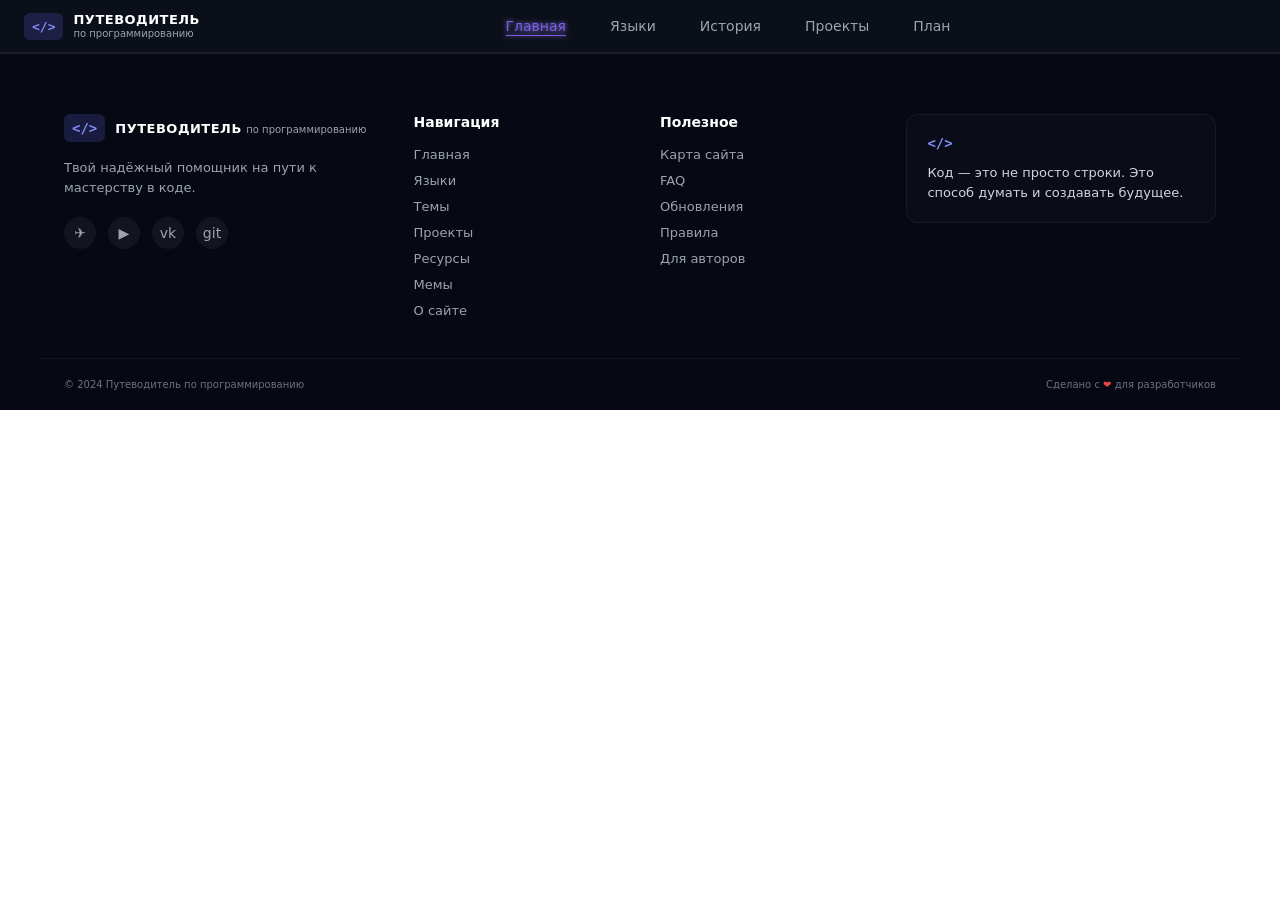
==== index.html @ 56a14098 "first commit" ====
<!DOCTYPE html>
<html lang="en">
<head>
    <meta charset="UTF-8">
    <meta name="viewport" content="width=device-width, initial-scale=1.0">
    <title>Document</title>
    <link rel="stylesheet" href="style-a-headerfooter.css">
    <link rel="stylesheet" href="style-a-main.css">
</head>
<body>
    <header>
        <a href="#" class="logo">
            <span class="icon">&lt;/&gt;</span>
            <div class="logo-text">
            <strong>ПУТЕВОДИТЕЛЬ</strong>
            <small>по программированию</small>
            </div>
        </a>

        <nav>
            <a href="#" class="active">Главная</a>
            <a href="#">Языки</a>
            <a href="#">История</a>
            <a href="#">Проекты</a>
            <a href="#">План</a>
        </nav>

        <div class="actions">
            <!-- <button aria-label="Поиск">
            <svg width="18" height="18" viewBox="0 0 24 24" fill="none" stroke="currentColor" stroke-width="2">
                <circle cx="11" cy="11" r="8"></circle>
                <line x1="21" y1="21" x2="16.65" y2="16.65"></line>
            </svg>
            </button>
            <button aria-label="Переключить тему">
            <svg width="18" height="18" viewBox="0 0 24 24" fill="none" stroke="currentColor" stroke-width="2">
                <path d="M21 12.79A9 9 0 1 1 11.21 3 7 7 0 0 0 21 12.79z"></path>
            </svg>
            </button> -->
        </div>
    </header>

    <main>
        
    </main>

    <footer>
        <div>
            <!-- Колонка 1: Логотип и описание -->
            <div>
            <a href="#">
                <span>&lt;/&gt;</span>
                <div>
                <strong>ПУТЕВОДИТЕЛЬ</strong>
                <small>по программированию</small>
                </div>
            </a>
            <p>Твой надёжный помощник на пути к мастерству в коде.</p>
            <div>
                <!-- Иконки соцсетей / ссылок -->
                <a href="#" aria-label="Telegram">✈</a>
                <a href="#" aria-label="YouTube">▶</a>
                <a href="#" aria-label="VK">vk</a>
                <a href="#" aria-label="GitHub">git</a>
            </div>
            </div>

            <!-- Колонка 2: Навигация -->
            <div>
            <h4>Навигация</h4>
            <ul>
                <li><a href="#">Главная</a></li>
                <li><a href="#">Языки</a></li>
                <li><a href="#">Темы</a></li>
                <li><a href="#">Проекты</a></li>
                <li><a href="#">Ресурсы</a></li>
                <li><a href="#">Мемы</a></li>
                <li><a href="#">О сайте</a></li>
            </ul>
            </div>

            <!-- Колонка 3: Полезное -->
            <div>
            <h4>Полезное</h4>
            <ul>
                <li><a href="#">Карта сайта</a></li>
                <li><a href="#">FAQ</a></li>
                <li><a href="#">Обновления</a></li>
                <li><a href="#">Правила</a></li>
                <li><a href="#">Для авторов</a></li>
            </ul>
            </div>

            <!-- Колонка 4: Цитата / Блок справа -->
            <div>
            <blockquote>
                <span>&lt;/&gt;</span>
                <p>Код — это не просто строки. Это способ думать и создавать будущее.</p>
            </blockquote>
            </div>
        </div>

        <!-- Нижняя полоса с копирайтом -->
        <div>
            <small>© 2024 Путеводитель по программированию</small>
            <small>Сделано с <span style="color: #ef4444;">❤</span> для разработчиков</small>
        </div>
    </footer>
</body>
</html>
---- style-a-headerfooter.css ----
* {
  margin: 0;
  padding: 0;
  box-sizing: border-box; /* Рекомендуется всегда добавлять для удобного расчета ширины */
}

/* 2. Шапка сайта (возвращаем внутренние отступы контейнера) */
header {
  display: flex;
  align-items: center;
  justify-content: space-between;
  padding: 12px 24px; /* Внутренние отступы шапки сверху/снизу и по бокам */
  background-color: #0b0f19;
  color: #ffffff;
  font-family: system-ui, -apple-system, sans-serif;
  border-bottom: 1px solid rgba(255, 255, 255, 0.08);
}

/* Логотип */
header > a {
  display: flex;
  align-items: center;
  gap: 10px; /* Отступ между иконкой и текстом логотипа */
  text-decoration: none;
  color: #ffffff;
}

header > a span {
  background-color: rgba(99, 102, 241, 0.2);
  color: #818cf8;
  padding: 6px 8px; /* Внутренний отступ иконки `</>` */
  border-radius: 6px;
  font-weight: bold;
  font-family: monospace;
}

header > a div {
  display: flex;
  flex-direction: column;
  line-height: 1.1;
}

header > a strong {
  font-size: 13px;
  letter-spacing: 0.5px;
  text-transform: uppercase;
}

header > a small {
  font-size: 10px;
  color: #9ca3af;
}

header nav {
  display: flex;
  gap: 20px; 
}

header nav a {
  color: #9ca3af;
  text-decoration: none;
  font-size: 14px;
  padding: 6px 12px; 
  border-radius: 6px;
  transition: all 0.2s ease;
}

header nav a:hover {
  color: #ffffff;
}

header nav a[class*="active"] {
  /* color: #ffffff; */
  color: #8558e7;
  text-shadow: 0 0px 5px #818cf8;
  text-decoration: underline;
  text-underline-offset: 4px;
}

/* Блок с кнопками действий (Поиск и Тема) */
header > div {
  display: flex;
  gap: 12px; 
}

header > div button {
  background: transparent;
  border: none;
  color: #9ca3af;
  cursor: pointer;
  padding: 6px; 
  display: flex;
  align-items: center;
  justify-content: center;
  border-radius: 50%;
  transition: color 0.2s ease;
}

header > div button:hover {
  color: #ffffff;
}

footer {
  background-color: #060913;
  color: #9ca3af;
  font-family: system-ui, -apple-system, sans-serif;
  font-size: 14px;
  border-top: 1px solid rgba(255, 255, 255, 0.08);
}

/* Верхняя сетка с колонками */
footer > div:first-child {
  max-width: 1200px;
  margin: 0 auto;
  padding: 60px 24px 40px;
  display: grid;
  grid-template-columns: 1.5fr 1fr 1fr 1.5fr;
  gap: 40px;
}

/* --- Колонка 1: Логотип и описание --- */
footer > div:first-child > div:nth-child(1) {
  display: flex;
  flex-direction: column;
  gap: 16px;
}

footer > div:first-child > div:nth-child(1) > a:first-child {
  display: flex;
  align-items: center;
  gap: 10px;
  text-decoration: none;
  color: #ffffff;
}

footer > div:first-child > div:nth-child(1) span {
  background-color: rgba(99, 102, 241, 0.2);
  color: #818cf8;
  padding: 6px 8px;
  border-radius: 6px;
  font-weight: bold;
  font-family: monospace;
}

footer > div:first-child > div:nth-child(1) div div {
  display: flex;
  flex-direction: column;
  line-height: 1.1;
}

footer > div:first-child > div:nth-child(1) strong {
  font-size: 13px;
  letter-spacing: 0.5px;
  text-transform: uppercase;
}

footer > div:first-child > div:nth-child(1) small {
  font-size: 10px;
  color: #9ca3af;
}

footer > div:first-child > div:nth-child(1) p {
  font-size: 13px;
  line-height: 1.5;
  color: #9ca3af;
}

/* Иконки соцсетей в первой колонке */
footer > div:first-child > div:nth-child(1) > div:last-child {
  display: flex;
  gap: 12px;
  margin-top: 4px;
}

footer > div:first-child > div:nth-child(1) > div:last-child a {
  width: 32px;
  height: 32px;
  background-color: rgba(255, 255, 255, 0.05);
  display: flex;
  align-items: center;
  justify-content: center;
  border-radius: 50%;
  color: #9ca3af;
  text-decoration: none;
  transition: all 0.2s ease;
}

footer > div:first-child > div:nth-child(1) > div:last-child a:hover {
  background-color: #4f46e5;
  color: #ffffff;
}

/* --- Колонки 2 и 3: Списки навигации --- */
footer h4 {
  color: #ffffff;
  font-size: 14px;
  font-weight: 600;
  margin-bottom: 16px;
}

footer ul {
  list-style: none; /* Убираем точки у списков (поскольку глобально делали сброс) */
  display: flex;
  flex-direction: column;
  gap: 10px;
}

footer ul a {
  color: #9ca3af;
  text-decoration: none;
  font-size: 13px;
  transition: color 0.2s ease;
}

footer ul a:hover {
  color: #ffffff;
}

/* --- Колонка 4: Цитата справа --- */
footer blockquote {
  background-color: rgba(255, 255, 255, 0.02);
  border: 1px solid rgba(255, 255, 255, 0.05);
  padding: 20px;
  border-radius: 12px;
  display: flex;
  flex-direction: column;
  gap: 12px;
}

footer blockquote span {
  color: #818cf8;
  font-family: monospace;
  font-weight: bold;
}

footer blockquote p {
  font-size: 13px;
  line-height: 1.5;
  color: #d1d5db;
}

/* --- Нижняя полоса с копирайтом --- */
footer > div:last-child {
  max-width: 1200px;
  margin: 0 auto;
  padding: 20px 24px;
  border-top: 1px solid rgba(255, 255, 255, 0.05);
  display: flex;
  justify-content: space-between;
  align-items: center;
  font-size: 12px;
  color: #6b7280;
}
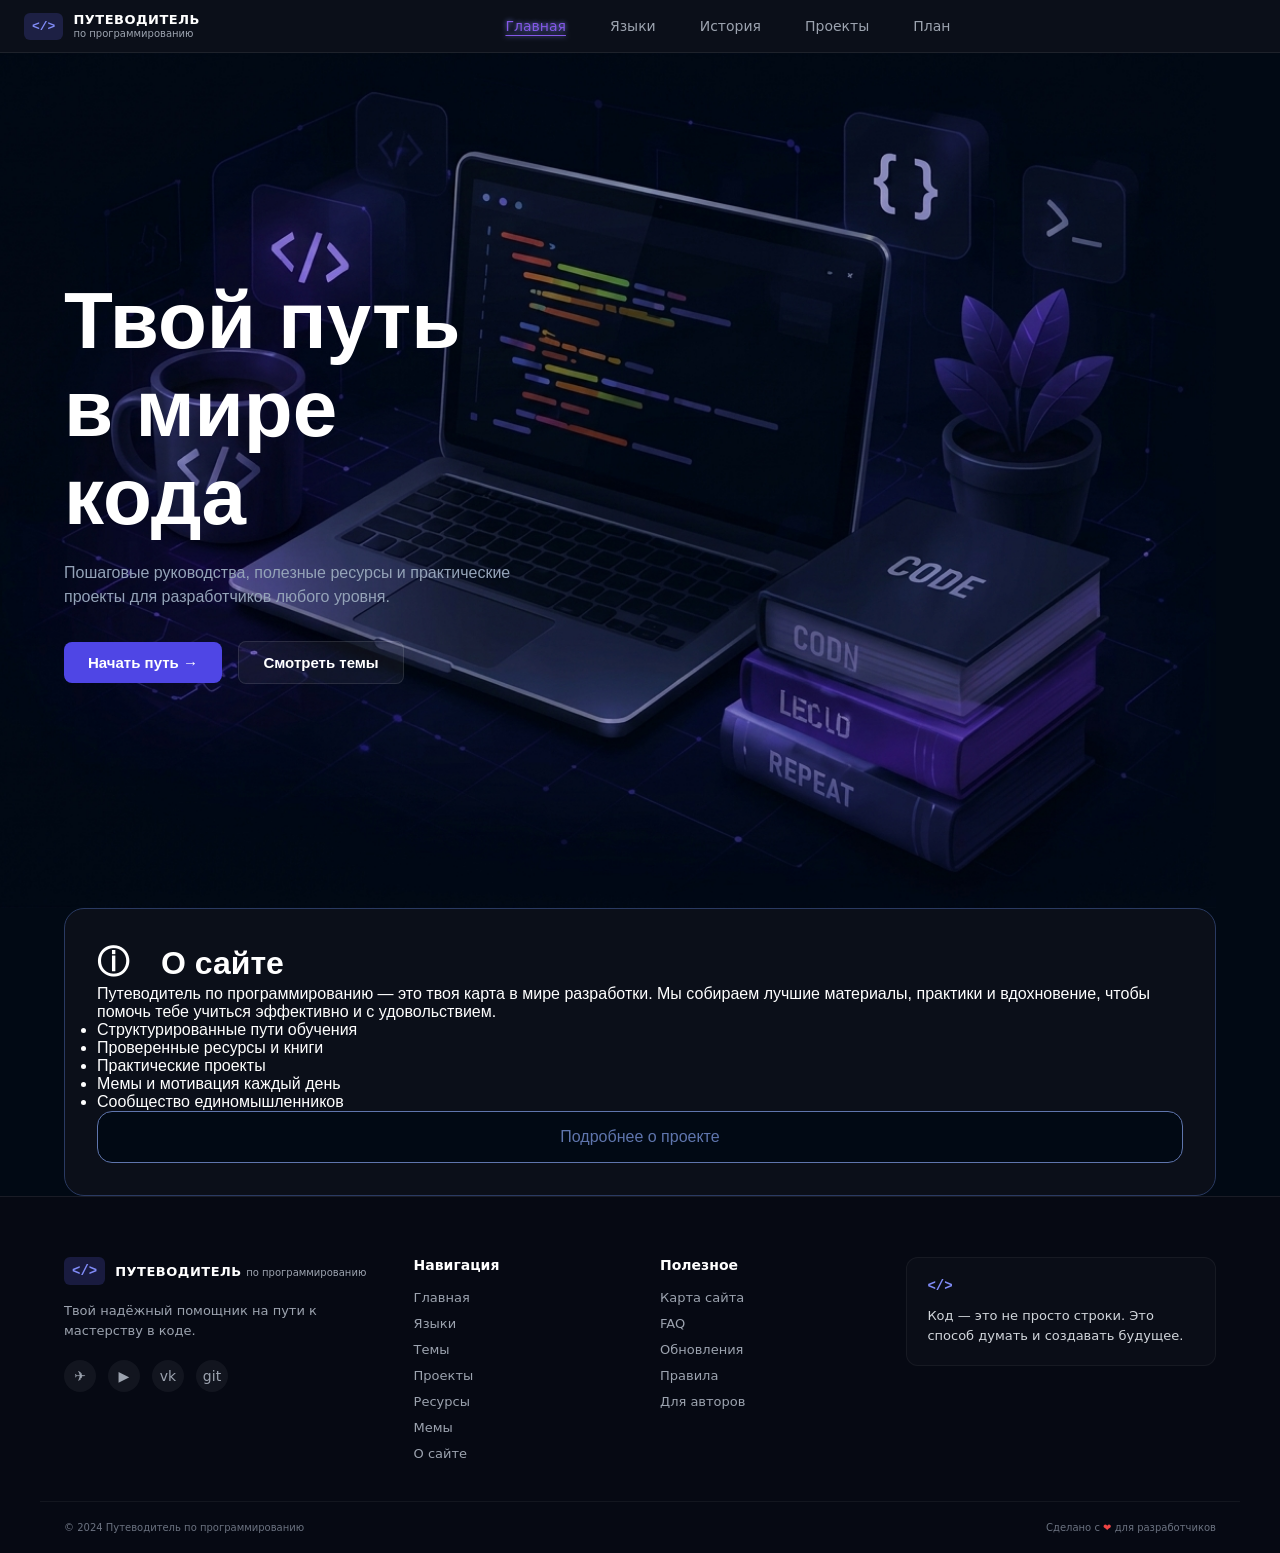
==== commit 1944835f: "add intro and block, padding in main" ====
--- a/index.html
+++ b/index.html
@@ -41,7 +41,32 @@
     </header>
 
     <main>
-        
+        <div class="intro">
+            <div class="intro-txt">
+                <h1>Твой путь<br>в мире кода</h1>
+                <p>Пошаговые руководства, полезные ресурсы и практические проекты для разработчиков любого уровня.</p>
+                <div>
+                    <a href="#">Начать путь &rarr;</a>
+                    <a href="#">Смотреть темы</a>
+                </div>
+            </div>
+            <div class="image-placeholder"><img src="/images/intro_Image_main.jfif" alt=""></div>
+        </div>
+
+        <div class="block">
+            <div class="block-title"><span class="icon-block">ⓘ</span><h1>О сайте</h1></div>
+            
+            <p>Путеводитель по программированию — это твоя карта в мире разработки. Мы собираем лучшие материалы, практики и вдохновение, чтобы помочь тебе учиться эффективно и с удовольствием.</p>
+            <ul>
+                <li>Структурированные пути обучения</li>
+                <li>Проверенные ресурсы и книги</li>
+                <li>Практические проекты</li>
+                <li>Мемы и мотивация каждый день</li>
+                <li>Сообщество единомышленников</li>
+            </ul>
+            <button class="block-button">Подробнее о проекте</button>
+        </div>
+
     </main>
 
     <footer>
--- a/style-a-main.css
+++ b/style-a-main.css
@@ -0,0 +1,150 @@
+body {
+  background-color: #010914;
+  color: #ffffff;
+  font-family: -apple-system, BlinkMacSystemFont, 'Segoe UI', Roboto, sans-serif;
+  /* margin: 0; */
+  /* padding: 40px; */
+  
+}
+main{
+  padding:  0px 5%;
+
+}
+
+/* Основной блок интро */
+.intro {
+  
+  display: grid;
+  background-color: #010914;
+  grid-template-columns: 2fr 3fr;
+  align-items: center;
+  /* gap: 2em; */
+  /* max-width: 1200px; */
+  margin: 0 auto;
+  height: 95vh;
+  position: relative;
+}
+
+.intro-txt{
+  display: flex;
+  flex-direction: column;
+  justify-content:center;
+  z-index: 2;
+  
+}
+
+.intro h1 {
+  font-size: 5em;
+  font-weight: 800;
+  line-height: 1.1;
+  margin-bottom: 20px;
+}
+
+.intro p {
+  color: #94a3b8;
+  font-size: 16px;
+  line-height: 1.5;
+  margin-bottom: 32px;
+  max-width: 450px;
+}
+
+/* Кнопки */
+.intro a {
+  display: inline-block;
+  padding: 12px 24px;
+  border-radius: 8px;
+  text-decoration: none;
+  font-weight: 600;
+  font-size: 15px;
+  transition: background-color 0.2s ease;
+  margin-right: 12px;
+}
+
+/* Первая кнопка (основная) */
+.intro a:first-of-type {
+  background-color: #4f46e5;
+  color: #ffffff;
+}
+
+.intro a:first-of-type:hover {
+  background-color: #4338ca;
+}
+
+/* Вторая кнопка (второстепенная) */
+.intro a:last-of-type {
+  background-color: rgba(255, 255, 255, 0.05);
+  color: #ffffff;
+  border: 1px solid rgba(255, 255, 255, 0.1);
+}
+
+.intro a:last-of-type:hover {
+  background-color: rgba(255, 255, 255, 0.1);
+}
+
+/* Черный квадрат-заглушка вместо картинки */
+.image-placeholder {
+  right: 0;
+  top: 0;
+  position: absolute;
+  height: 95vh;
+  background-color: #000000;
+  border-radius: 12px;
+  flex-shrink: 0;
+}
+.image-placeholder img{
+  height: 100%;
+}
+
+
+.block{
+  background-color: #0b0f19;
+  border: 1px solid #2a3a62;
+  border-radius: 20px;
+  padding: 2em;
+}
+
+.icon-block{
+  display: inline;
+  font-size: 2em;
+  font-weight: bold;
+}
+.block-title {
+  display: flex;
+  gap: 2em;
+  align-items: center;
+
+}
+.block-button{
+  padding: 1em;
+  background-color: #010914;
+  width: 100%;
+  border-radius: 15px;
+  color: #5f75ad;
+  font-size: medium;
+  border: 1px solid #5f75ad;
+}
+
+
+
+
+
+
+/* Адаптивность для мобильных экранов */
+@media (max-width: 850px) {
+  .intro {
+    flex-direction: column;
+    text-align: center;
+  }
+  .intro p {
+    margin-left: auto;
+    margin-right: auto;
+  }
+  .intro a {
+    margin-bottom: 10px;
+  }
+  .image-placeholder {
+    width: 100%;
+    max-width: 450px;
+    height: 260px;
+  }
+}
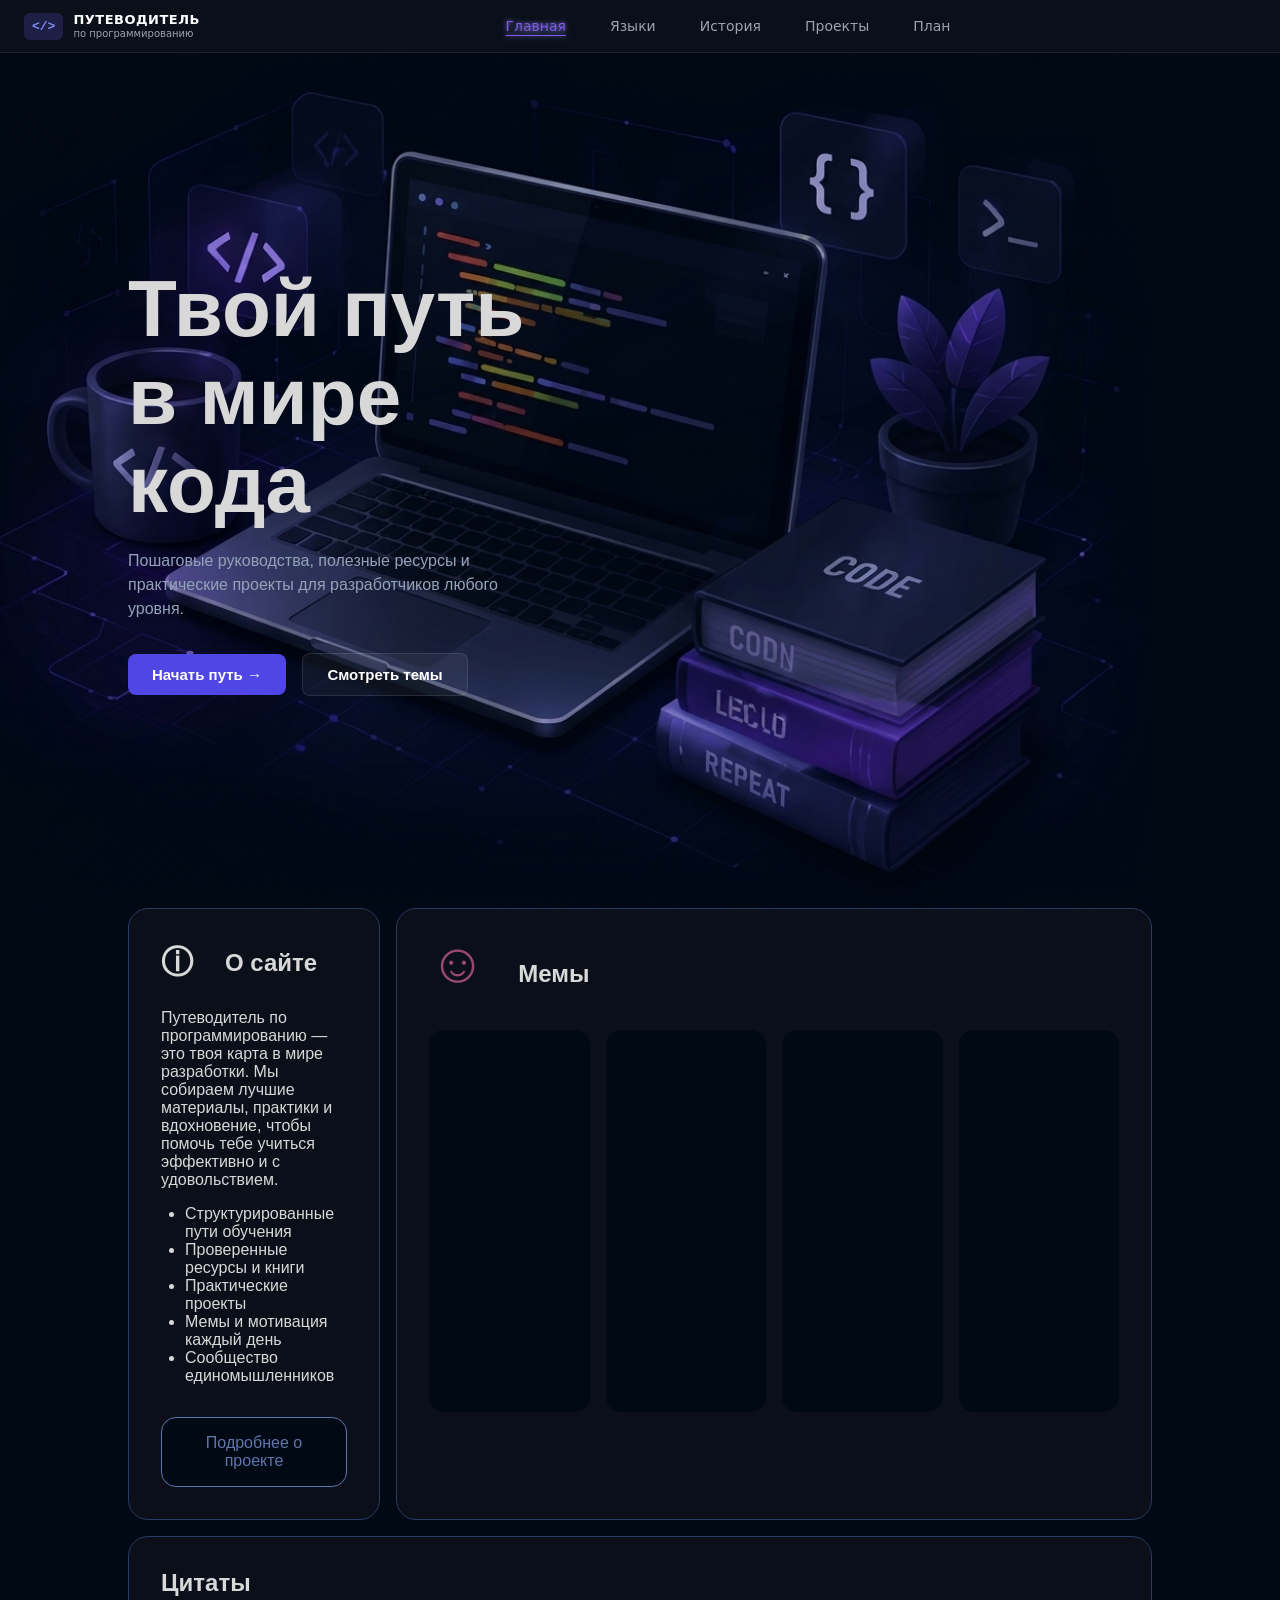
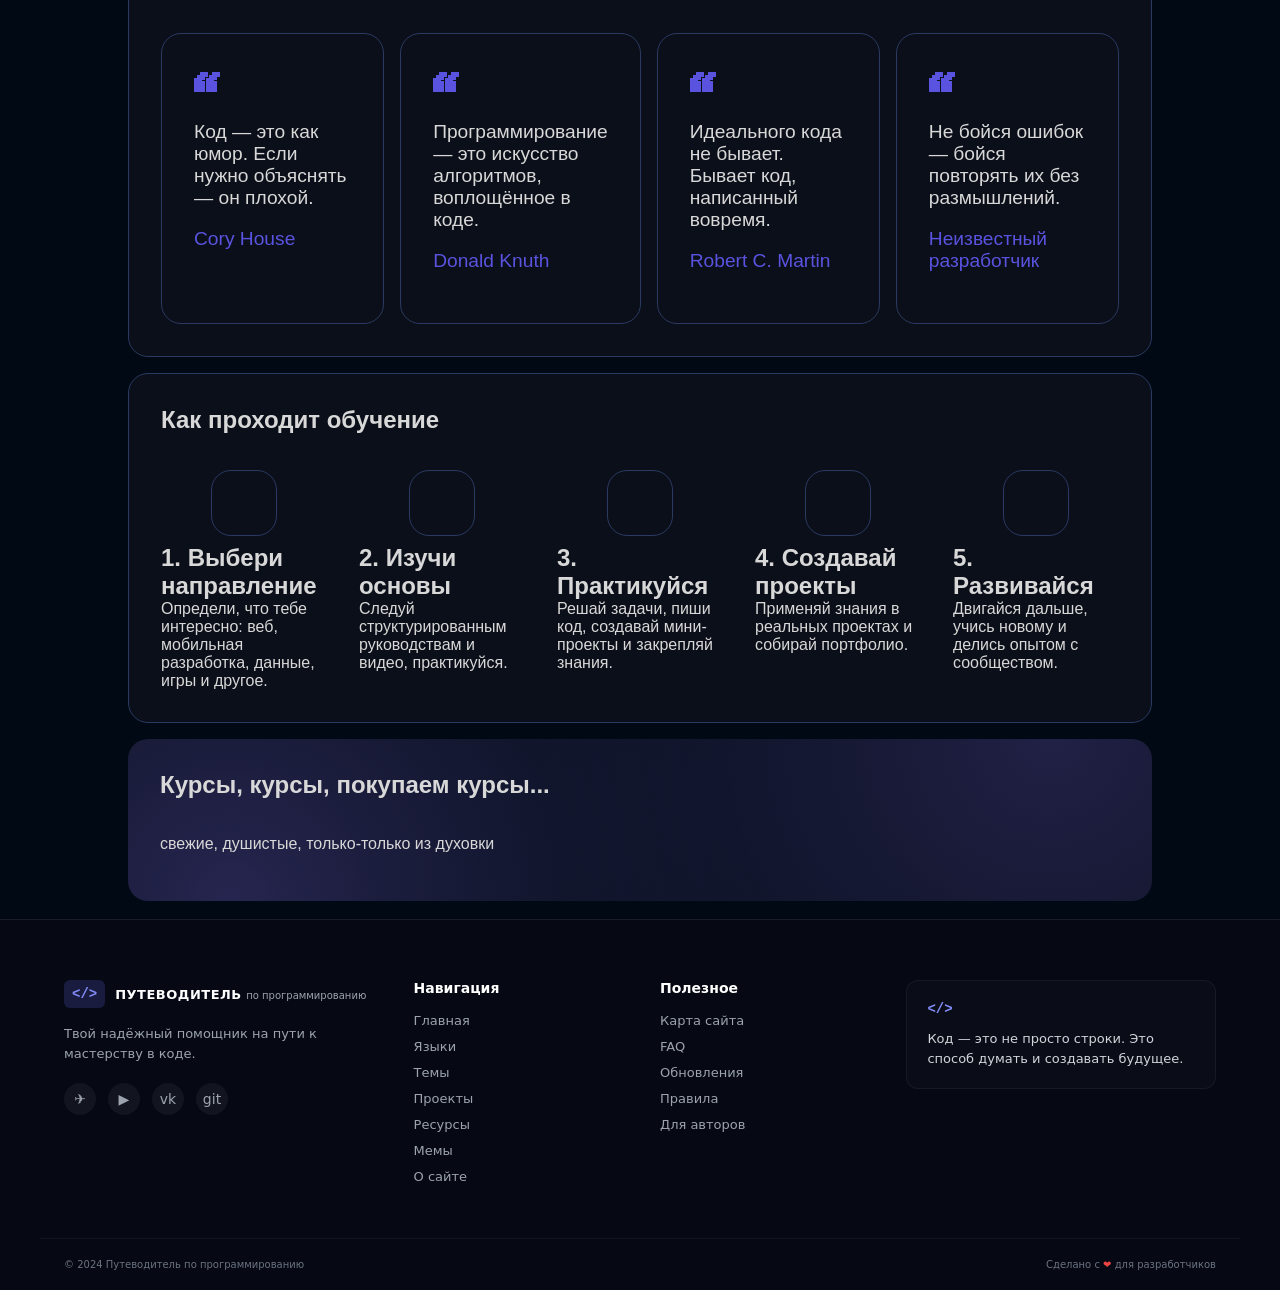
==== commit 697b4f60: "main" ====
--- a/index.html
+++ b/index.html
@@ -52,21 +52,104 @@
             </div>
             <div class="image-placeholder"><img src="/images/intro_Image_main.jfif" alt=""></div>
         </div>
-
-        <div class="block">
-            <div class="block-title"><span class="icon-block">ⓘ</span><h1>О сайте</h1></div>
-            
-            <p>Путеводитель по программированию — это твоя карта в мире разработки. Мы собираем лучшие материалы, практики и вдохновение, чтобы помочь тебе учиться эффективно и с удовольствием.</p>
-            <ul>
-                <li>Структурированные пути обучения</li>
-                <li>Проверенные ресурсы и книги</li>
-                <li>Практические проекты</li>
-                <li>Мемы и мотивация каждый день</li>
-                <li>Сообщество единомышленников</li>
-            </ul>
-            <button class="block-button">Подробнее о проекте</button>
-        </div>
-
+        <article>
+            <div class="about-and-meme">
+                <div class="block">
+                    <div class="block-title"><span class="icon-block">ⓘ</span><h1>О сайте</h1></div>
+                    
+                    <p>Путеводитель по программированию — это твоя карта в мире разработки. Мы собираем лучшие материалы, практики и вдохновение, чтобы помочь тебе учиться эффективно и с удовольствием.</p>
+                    <ul>
+                        <li>Структурированные пути обучения</li>
+                        <li>Проверенные ресурсы и книги</li>
+                        <li>Практические проекты</li>
+                        <li>Мемы и мотивация каждый день</li>
+                        <li>Сообщество единомышленников</li>
+                    </ul>
+                    <button class="block-button">Подробнее о проекте</button>
+                </div>
+                <div class="block">
+                    <div class="block-title"><span class="icon-block" style="font-size: 3.5em; position: relative; top: -0.2em; color: rgb(153, 72, 114);">☺</span><h1>Мемы</h1></div>
+                    <div class="meme">
+                        <div><img src="" alt=""></div>
+                        <div><img src="" alt=""></div>
+                        <div><img src="" alt=""></div>
+                        <div><img src="" alt=""></div>
+                    </div>
+                </div>
+            </div>
+            <div class="block">
+                <h1>Цитаты</h1>
+                <div class="quotes">
+                    <div class="block">
+                        <span class="icon-block-quotes">🙶</span>
+                        <p>Код — это как юмор. Если нужно объяснять — он плохой.</p>
+                        <p class="quotes-author">Cory House</p>
+                    </div>
+                    <div class="block">
+                        <span class="icon-block-quotes">🙶</span>
+                        <p>Программирование — это искусство алгоритмов, воплощённое в коде.</p>
+                        <p class="quotes-author">Donald Knuth</p>
+                    </div>
+                    <div class="block">
+                        <span class="icon-block-quotes">🙶</span>
+                        <p>Идеального кода не бывает. Бывает код, написанный вовремя.</p>
+                        <p class="quotes-author">Robert C. Martin</p>
+                    </div>
+                    <div class="block">
+                        <span class="icon-block-quotes">🙶</span>
+                        <p>Не бойся ошибок — бойся повторять их без размышлений.</p>
+                        <p class="quotes-author">Неизвестный разработчик</p>
+                    </div>
+                </div>
+            </div>
+            <div class="block">
+                <h1>Как проходит обучение</h1>
+                <div class="study">
+                    <div>
+                        <span class="block"></span>
+                        <div>
+                            <h2>1. Выбери направление</h2>
+                            <p>Определи, что тебе интересно: веб, мобильная разработка, данные, игры и другое.</p>
+                        </div>
+                    </div>
+                    <div>
+                        <span class="block"></span>
+                        <div>
+                            <h2>2. Изучи основы</h2>
+                            <p>Следуй структурированным руководствам и видео, практикуйся.</p>
+                        </div>
+                    </div>
+                    <div>
+                        <span class="block"></span>
+                        <div>
+                            <h2>3. Практикуйся</h2>
+                            <p>Решай задачи, пиши код, создавай мини-проекты и закрепляй знания.</p>
+                        </div>
+                    </div>
+                    <div>
+                        <span class="block"></span>
+                        <div>
+                            <h2>4. Создавай проекты</h2>
+                            <p>Применяй знания в реальных проектах и собирай портфолио.</p>
+                        </div>
+                    </div>
+                    <div>
+                        <span class="block"></span>
+                        <div>
+                            <h2>5. Развивайся</h2>
+                            <p>Двигайся дальше, учись новому и делись опытом с сообществом.</p>
+                        </div>
+                        
+                    </div>
+                </div>
+            </div>
+            <div class="block mega-block">
+                <h1>Курсы, курсы, покупаем курсы...</h1>
+                <p>свежие, душистые, только-только из духовки</p>
+
+            </div>
+        </article>
+        <br>
     </main>
 
     <footer>
--- a/style-a-main.css
+++ b/style-a-main.css
@@ -1,15 +1,21 @@
 body {
   background-color: #010914;
-  color: #ffffff;
+  color: #d8d8d8;
   font-family: -apple-system, BlinkMacSystemFont, 'Segoe UI', Roboto, sans-serif;
   /* margin: 0; */
   /* padding: 40px; */
   
 }
 main{
-  padding:  0px 5%;
-
-}
+  padding:  0px 10%;
+
+}
+article{
+  display: flex;
+  flex-direction: column;
+  gap: 1em;
+}
+
 
 /* Основной блок интро */
 .intro {
@@ -102,6 +108,16 @@
   border-radius: 20px;
   padding: 2em;
 }
+.block > h1,.block-title{
+  margin-bottom: 1.5em;
+}
+.block > p,ul{
+  margin-bottom: 1em;
+}
+
+.block li{
+  margin-left: 1.5em;
+}
 
 .icon-block{
   display: inline;
@@ -115,6 +131,7 @@
 
 }
 .block-button{
+  margin-top: 1em;
   padding: 1em;
   background-color: #010914;
   width: 100%;
@@ -124,9 +141,75 @@
   border: 1px solid #5f75ad;
 }
 
-
-
-
+.about-and-meme{
+  display: grid;
+  gap: 1em;
+  grid-template-columns: 1fr 3fr;
+}
+
+.quotes{
+  display: grid;
+  grid-template-columns: repeat(4,1fr);
+  gap: 1em;
+}
+.quotes p{
+  font-size: 1.2em;
+
+}
+.icon-block-quotes{
+  color: #5a53e0;
+  font-size: 3em;
+  font-weight: bold;
+}
+.quotes-author{
+  margin-top: 1em;
+  color: #5a53e0;
+}
+
+.meme{
+  display: grid;
+  grid-template-columns: repeat(4,1fr);
+  gap: 1em;
+  height: 70%;
+}
+.meme div{
+  background-color: #010914;
+  border-radius: 15px;
+}
+
+.study{
+  display: grid;
+  grid-template-columns: repeat(5,1fr);
+  gap: 2em;
+}
+.study > div{
+  display: flex;
+  flex-direction: column;
+  gap: 0.5em;
+  align-items: center;
+}
+.study > div span{
+  display: block;
+  aspect-ratio: 1/1;
+  width: 30%;
+  
+}
+
+.mega-block{
+  border: none;
+  background-image: radial-gradient(
+        circle at 10% 100%, 
+        rgba(56, 52, 116, 0.6) 0%, 
+        rgba(26, 31, 74, 0.3) 35%, 
+        transparent 75%
+    ),
+    radial-gradient(
+            circle at 90% 0%, 
+            rgba(48, 44, 100, 0.6) 0%, 
+            rgba(26, 31, 74, 0.3) 35%, 
+            transparent 75%
+    );
+}
 
 
 /* Адаптивность для мобильных экранов */
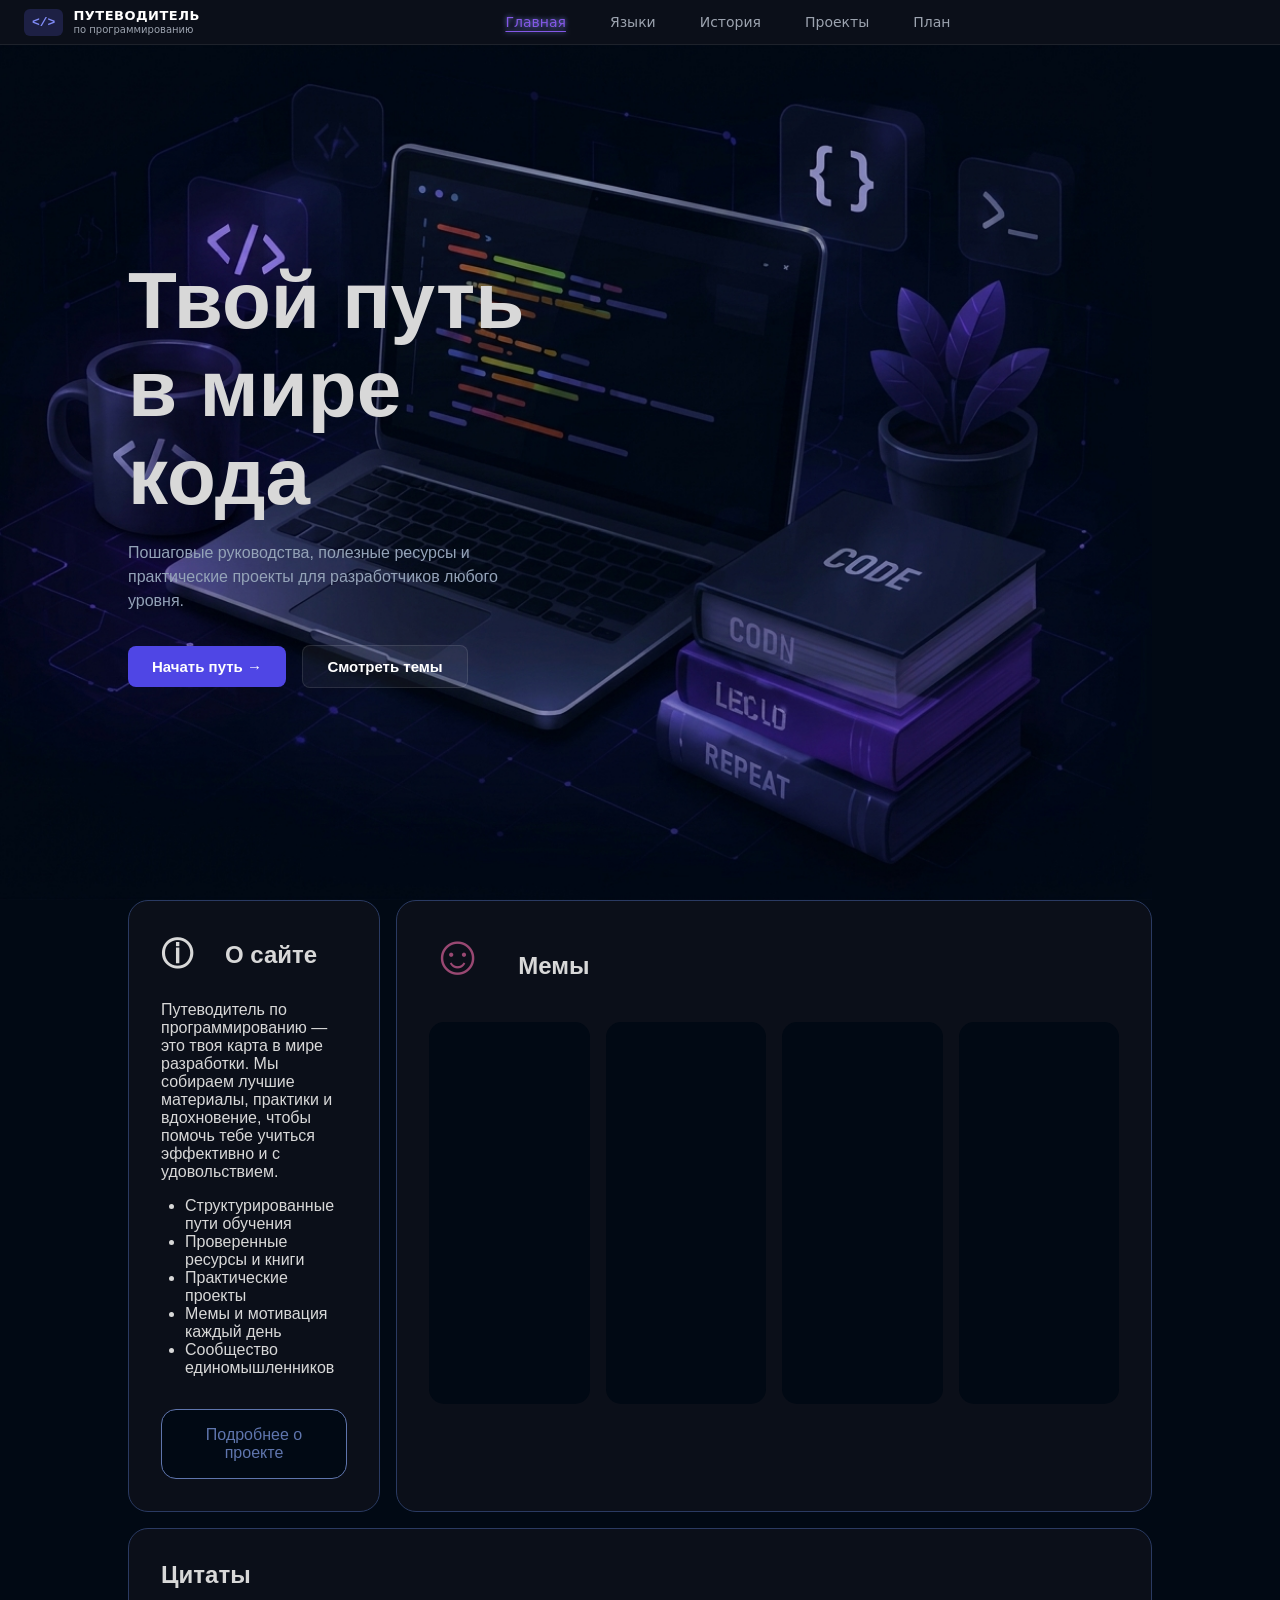
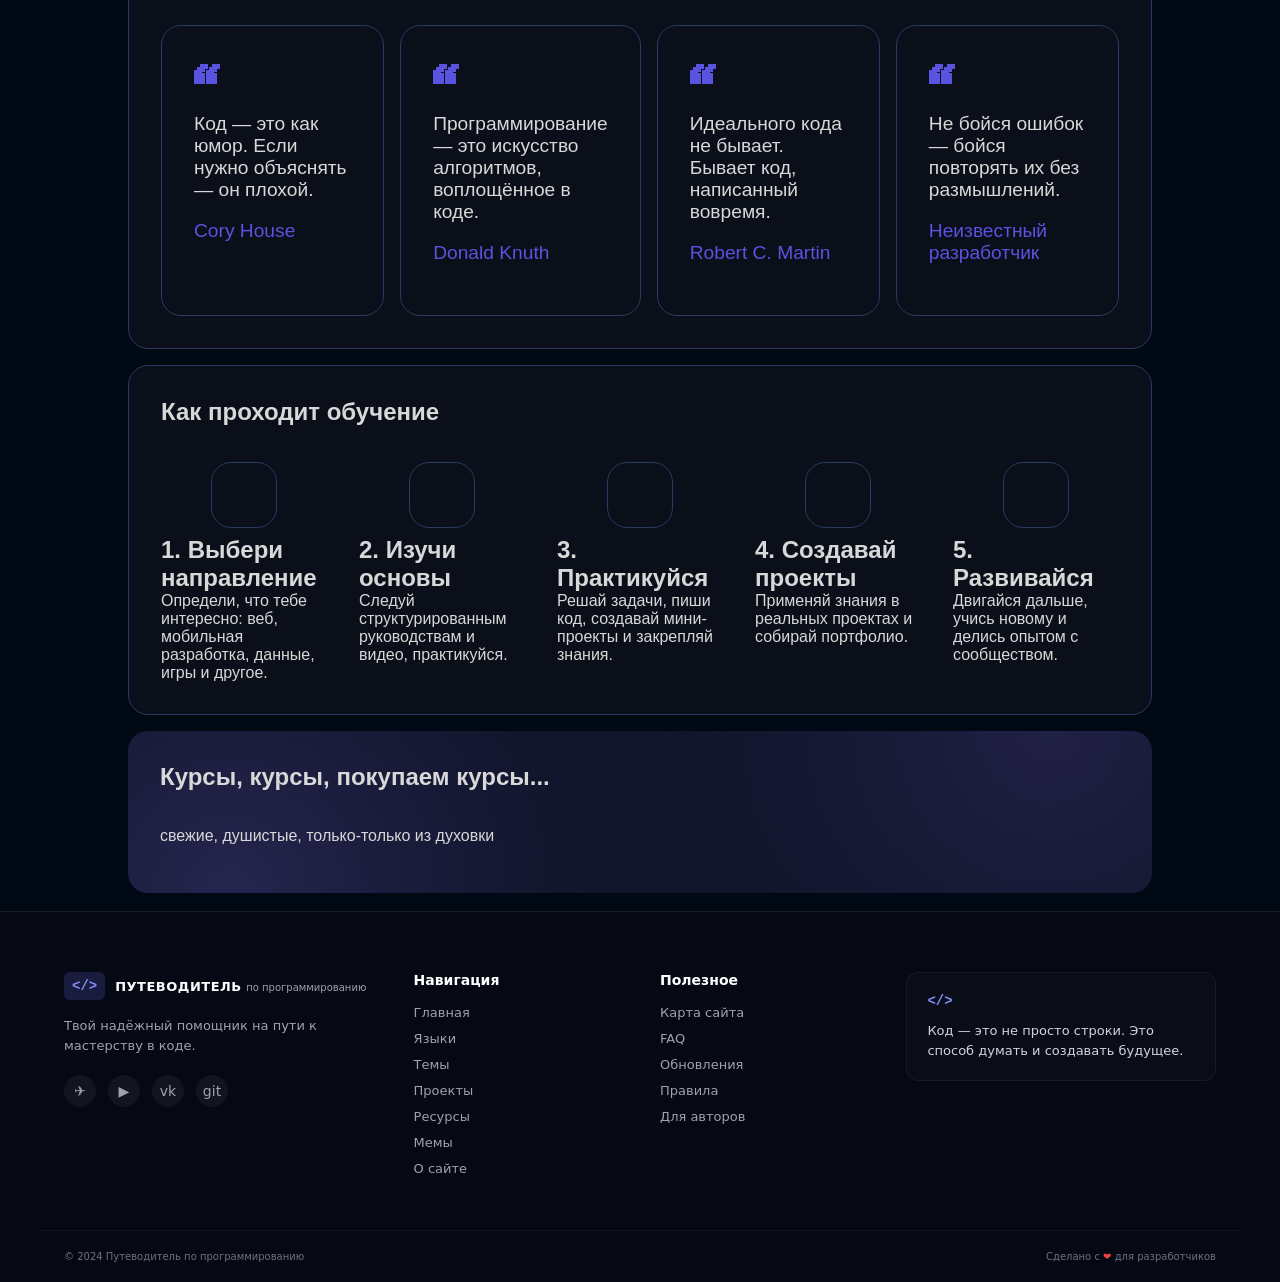
==== commit 31807c22: "add pages new" ====
--- a/index.html
+++ b/index.html
@@ -18,11 +18,11 @@
         </a>
 
         <nav>
-            <a href="#" class="active">Главная</a>
-            <a href="#">Языки</a>
-            <a href="#">История</a>
-            <a href="#">Проекты</a>
-            <a href="#">План</a>
+            <a href="/index.html" class="active">Главная</a>
+            <a href="/pages/lang/languages.html">Языки</a>
+            <a href="/pages/history/history.html">История</a>
+            <a href="/pages/projects/projects.html">Проекты</a>
+            <a href="/pages/lerningplan/plan.html">План</a>
         </nav>
 
         <div class="actions">
--- a/style-a-headerfooter.css
+++ b/style-a-headerfooter.css
@@ -6,6 +6,9 @@
 
 /* 2. Шапка сайта (возвращаем внутренние отступы контейнера) */
 header {
+  position: fixed;
+  z-index: 10;
+  top:0px;
   display: flex;
   align-items: center;
   justify-content: space-between;
@@ -14,10 +17,17 @@
   color: #ffffff;
   font-family: system-ui, -apple-system, sans-serif;
   border-bottom: 1px solid rgba(255, 255, 255, 0.08);
+  height: 5vh;
+  width: 100%;
+}
+
+main{
+  /* background-color: #8558e7; */
+  margin-top: 5vh;
 }
 
 /* Логотип */
-header > a {
+.logo {
   display: flex;
   align-items: center;
   gap: 10px; /* Отступ между иконкой и текстом логотипа */
@@ -25,7 +35,7 @@
   color: #ffffff;
 }
 
-header > a span {
+.logo span {
   background-color: rgba(99, 102, 241, 0.2);
   color: #818cf8;
   padding: 6px 8px; /* Внутренний отступ иконки `</>` */
--- a/style-a-main.css
+++ b/style-a-main.css
@@ -8,7 +8,6 @@
 }
 main{
   padding:  0px 10%;
-
 }
 article{
   display: flex;
